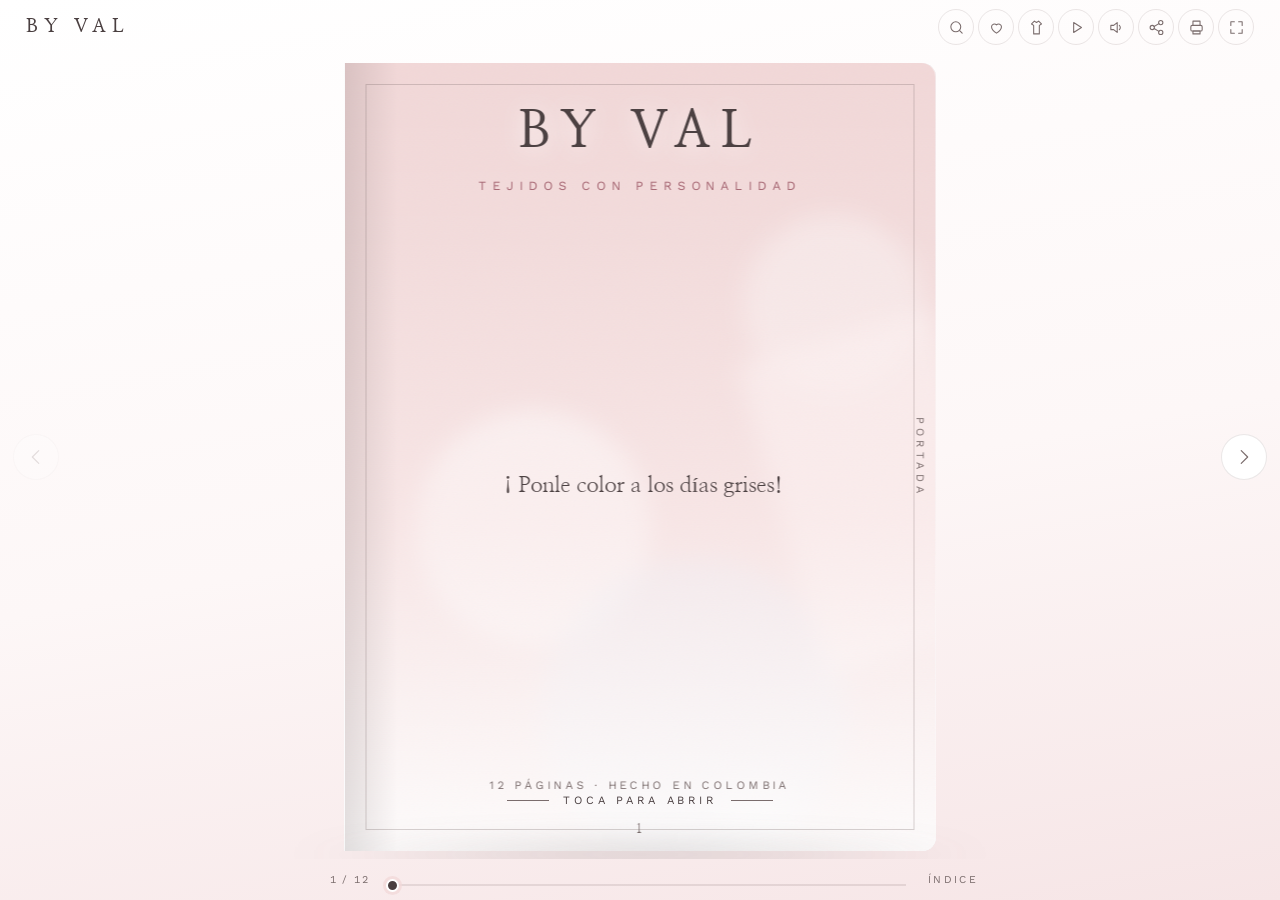
==== index.html @ d322dc42 "Revista digital BY VAL: flipbook 3D, panel de administracion y compositor editorial Co-Authored-By: " ====
<!DOCTYPE html>
<html lang="es">
<head>
  <meta charset="UTF-8">
  <meta name="viewport" content="width=device-width, initial-scale=1, viewport-fit=cover">
  <title>Revista — Catálogo de moda</title>
  <meta name="description" content="Catálogo de ropa femenina en formato de revista digital: pasa las hojas, mira los looks y pide por WhatsApp.">
  <meta name="theme-color" content="#F2D8D8">

  <!-- Open Graph / vista previa al compartir el enlace -->
  <meta property="og:type" content="website">
  <meta property="og:title" content="Revista — Catálogo de moda">
  <meta property="og:description" content="Pasa las hojas y descubre la nueva temporada.">
  <meta property="og:image" content="assets/og-preview.svg">
  <meta property="og:locale" content="es_CO">
  <meta name="twitter:card" content="summary_large_image">

  <link rel="icon" href="assets/favicon.svg" type="image/svg+xml">
  <link rel="manifest" href="manifest.json">
  <link rel="apple-touch-icon" href="assets/icono-512.svg">

  <!-- Tipografías de revista -->
  <link rel="preconnect" href="https://fonts.googleapis.com">
  <link rel="preconnect" href="https://fonts.gstatic.com" crossorigin>
  <!-- Las mismas tipografías que usa byvalstore.com -->
  <link href="https://fonts.googleapis.com/css2?family=Caveat:wght@500;700&family=Darker+Grotesque:wght@300..700&family=Nanum+Myeongjo:wght@400;700&family=Work+Sans:wght@300..500&display=swap" rel="stylesheet">

  <link rel="stylesheet" href="css/magazine.css">
</head>
<body>

<!-- ══════════ PANTALLA DE CARGA ══════════ -->
<div class="cargando" id="cargando" role="status" aria-live="polite">
  <svg class="cargando__logo" viewBox="0 0 200 120" aria-hidden="true">
    <path class="trazo" d="M20 96 L20 24 L60 78 L100 24 L100 96" />
    <path class="trazo trazo--2" d="M124 96 L124 24 L168 24 M124 58 L160 58 M124 96 L172 96" />
  </svg>
  <p class="cargando__texto">Preparando la revista…</p>
  <div class="cargando__barra"><span></span></div>
</div>

<!-- ══════════ ESCENA DE LA REVISTA ══════════ -->
<main class="escena" id="escena" hidden>

  <!-- Barra superior -->
  <header class="barra barra--arriba">
    <div class="barra__marca" id="marcaCabecera"></div>
    <nav class="barra__acciones" aria-label="Acciones de la revista">
      <button class="icono" id="btnBuscar" aria-label="Buscar en la revista" title="Buscar (B)">
        <svg viewBox="0 0 24 24" aria-hidden="true"><circle cx="11" cy="11" r="7"/><path d="M20 20l-3.5-3.5"/></svg>
      </button>
      <button class="icono" id="btnDeseos" aria-label="Ver mi lista de deseos" title="Favoritos (F)">
        <svg viewBox="0 0 24 24" aria-hidden="true"><path d="M12 20s-7-4.35-7-9a4 4 0 0 1 7-2.65A4 4 0 0 1 19 11c0 4.65-7 9-7 9z"/></svg>
        <span class="icono__globo" id="contadorDeseos" hidden>0</span>
      </button>
      <button class="icono" id="btnLook" aria-label="Modo prueba de estilo" title="Arma tu look (L)">
        <svg viewBox="0 0 24 24" aria-hidden="true"><path d="M9 3l3 2 3-2 4 4-3 2v12H8V9L5 7z"/></svg>
      </button>
      <button class="icono" id="btnAuto" aria-label="Lectura automática" title="Lectura automática (espacio)">
        <svg viewBox="0 0 24 24" aria-hidden="true"><path d="M8 5l11 7-11 7z"/></svg>
      </button>
      <button class="icono" id="btnSonido" aria-label="Silenciar sonido de páginas" title="Sonido (M)">
        <svg viewBox="0 0 24 24" aria-hidden="true"><path d="M4 9v6h4l5 4V5L8 9z"/><path class="ondas" d="M16 9a4 4 0 0 1 0 6"/></svg>
      </button>
      <button class="icono" id="btnCompartir" aria-label="Compartir la revista" title="Compartir">
        <svg viewBox="0 0 24 24" aria-hidden="true"><circle cx="18" cy="5" r="3"/><circle cx="6" cy="12" r="3"/><circle cx="18" cy="19" r="3"/><path d="M8.6 13.5l6.8 4M15.4 6.5l-6.8 4"/></svg>
      </button>
      <button class="icono" id="btnImprimir" aria-label="Versión para imprimir o guardar en PDF" title="Imprimir / PDF">
        <svg viewBox="0 0 24 24" aria-hidden="true"><path d="M7 9V3h10v6"/><rect x="4" y="9" width="16" height="8" rx="2"/><path d="M7 17h10v4H7z"/></svg>
      </button>
      <button class="icono" id="btnPantalla" aria-label="Pantalla completa" title="Pantalla completa (P)">
        <svg viewBox="0 0 24 24" aria-hidden="true"><path d="M4 9V4h5M20 9V4h-5M4 15v5h5M20 15v5h-5"/></svg>
      </button>
    </nav>
  </header>

  <!-- Zona del libro -->
  <div class="escenario" id="escenario">
    <button class="flecha flecha--izq" id="flechaIzq" aria-label="Página anterior">
      <svg viewBox="0 0 24 24" aria-hidden="true"><path d="M15 5l-7 7 7 7"/></svg>
    </button>

    <!-- El motor de flipbook inyecta las hojas dentro de #libro -->
    <div class="libro-marco" id="libroMarco">
      <div class="libro" id="libro" tabindex="0" role="region"
           aria-roledescription="revista" aria-label="Revista digital: usa las flechas para pasar las páginas"></div>
      <div class="libro__sombra" aria-hidden="true"></div>
    </div>

    <button class="flecha flecha--der" id="flechaDer" aria-label="Página siguiente">
      <svg viewBox="0 0 24 24" aria-hidden="true"><path d="M9 5l7 7-7 7"/></svg>
    </button>

    <!-- Capa de pétalos del easter egg -->
    <div class="petalos" id="petalos" aria-hidden="true"></div>
  </div>

  <!-- Barra inferior: deslizador de páginas -->
  <footer class="barra barra--abajo">
    <span class="barra__folio" id="folio">1 / 12</span>
    <div class="deslizador" id="deslizador">
      <input type="range" id="rangoPaginas" min="0" max="11" value="0" step="1"
             aria-label="Ir a una página de la revista">
      <div class="miniatura" id="miniatura" hidden aria-hidden="true"></div>
    </div>
    <button class="texto-boton" id="btnIndice">Índice</button>
  </footer>
</main>

<!-- ══════════ CAPA DE APERTURA (toca para abrir) ══════════ -->
<div class="invitacion" id="invitacion" hidden>
  <button class="invitacion__boton" id="btnAbrir">
    <span class="invitacion__linea"></span>
    Toca para abrir
    <span class="invitacion__linea"></span>
  </button>
</div>

<!-- ══════════ MODALES ══════════ -->
<div class="modal" id="modalBuscar" role="dialog" aria-modal="true" aria-labelledby="tituloBuscar" hidden>
  <div class="modal__caja modal__caja--alta">
    <button class="modal__cerrar" data-cerrar aria-label="Cerrar">&times;</button>
    <h2 class="modal__titulo" id="tituloBuscar">Buscar</h2>
    <input type="search" id="campoBuscar" class="campo" placeholder="vestido, blusa, lino…" autocomplete="off">
    <ul class="resultados" id="resultadosBuscar"></ul>
  </div>
</div>

<div class="modal" id="modalDeseos" role="dialog" aria-modal="true" aria-labelledby="tituloDeseos" hidden>
  <div class="modal__caja modal__caja--alta">
    <button class="modal__cerrar" data-cerrar aria-label="Cerrar">&times;</button>
    <h2 class="modal__titulo" id="tituloDeseos">Mis favoritos</h2>
    <ul class="lista-deseos" id="listaDeseos"></ul>
    <div class="modal__pie">
      <span class="modal__total" id="totalDeseos"></span>
      <button class="boton boton--primario" id="btnDeseosWhatsapp">Enviar por WhatsApp</button>
    </div>
  </div>
</div>

<div class="modal" id="modalLook" role="dialog" aria-modal="true" aria-labelledby="tituloLook" hidden>
  <div class="modal__caja modal__caja--alta">
    <button class="modal__cerrar" data-cerrar aria-label="Cerrar">&times;</button>
    <h2 class="modal__titulo" id="tituloLook">Arma tu look</h2>
    <p class="modal__ayuda">Marca las prendas que quieres combinar y crearemos una página extra con tu conjunto.</p>
    <div class="rejilla-look" id="rejillaLook"></div>
    <div class="modal__pie">
      <span class="modal__total" id="totalLook"></span>
      <button class="boton boton--primario" id="btnCrearLook">Ver mi look</button>
    </div>
  </div>
</div>

<div class="modal" id="modalIndice" role="dialog" aria-modal="true" aria-labelledby="tituloIndiceModal" hidden>
  <div class="modal__caja">
    <button class="modal__cerrar" data-cerrar aria-label="Cerrar">&times;</button>
    <h2 class="modal__titulo" id="tituloIndiceModal">Contenido</h2>
    <ul class="resultados" id="listaIndice"></ul>
  </div>
</div>

<!-- Notificaciones -->
<div class="tostadas" id="tostadas" role="status" aria-live="polite"></div>

<!-- Contenedor de la versión imprimible -->
<div class="imprimible" id="imprimible" aria-hidden="true"></div>

<script type="module" src="js/app.js"></script>
</body>
</html>
---- css/magazine.css ----
/* ═══════════════════════════════════════════════════════════════
   REVISTA DIGITAL — maquetación y motor visual de páginas
   Identidad tomada de byvalstore.com: fondo claro, tipografía
   Nanum Myeongjo + Darker Grotesque, rosa palo y grises cálidos.
   Todos los colores viven en :root. No escribir colores sueltos.
   ═══════════════════════════════════════════════════════════════ */

:root{
  /* ── Paleta BY VAL, en clave pastel ────────────────────────── */
  --rosa-palo:   #F2D8D8;   /* color de marca */
  --rosa-claro:  #FCEFEF;   /* fondos muy suaves */
  --crema:       #FDF6F0;   /* blanco cálido */
  --lila:        #E9DDF3;   /* pastel */
  --cielo:       #DCE8F5;   /* pastel */
  --menta:       #DFEEE5;   /* pastel */
  --mantequilla: #FBEBCB;   /* pastel */
  --gris-marca:  #7A6C6C;   /* secundario, rótulos, botones */
  --tinta:       #4A3F40;   /* texto principal */
  --papel:       #FFFFFF;   /* la hoja de la revista */
  --acento:      #A4626F;   /* rosa profundo: precios y énfasis */
  --vivo:        #E8845E;   /* durazno quemado: etiquetas de oferta */

  /* ── Derivados con transparencia (siempre por variable) ────── */
  --tinta-04: rgba(74,63,64,.04);
  --tinta-08: rgba(74,63,64,.08);
  --tinta-14: rgba(74,63,64,.14);
  --tinta-22: rgba(74,63,64,.22);
  --tinta-40: rgba(74,63,64,.40);
  --tinta-60: rgba(74,63,64,.60);
  --tinta-85: rgba(74,63,64,.85);

  --papel-14: rgba(255,255,255,.14);
  --papel-40: rgba(255,255,255,.40);
  --papel-70: rgba(255,255,255,.70);
  --papel-92: rgba(255,255,255,.92);

  --rosa-40:  rgba(242,216,216,.40);
  --rosa-75:  rgba(242,216,216,.75);
  --gris-14:  rgba(122,108,108,.16);
  --gris-28:  rgba(122,108,108,.30);
  --gris-45:  rgba(122,108,108,.48);

  /* Velo claro sobre las fotos: aclara en vez de oscurecer */
  --velo-claro: linear-gradient(to top,
                  rgba(255,255,255,.92) 0%,
                  rgba(252,239,239,.62) 42%,
                  rgba(255,255,255,.10) 78%,
                  transparent 100%);
  --velo-modal: rgba(74,63,64,.32);

  /* Fondo de la escena: blanco que cae en rosa palo */
  --fondo-a: #FFFFFF;
  --fondo-b: #FDF7F7;
  --fondo-c: #F6E5E6;

  /* Sombras suaves, nunca duras */
  --sombra-suave: 0 10px 30px var(--tinta-08);
  --sombra-libro: 0 26px 60px var(--tinta-14);

  /* ── Medidas y ritmo ───────────────────────────────────────── */
  --dur-hoja: 800ms;
  --ease-hoja: cubic-bezier(.645,.045,.355,1);
  --radio: 3px;
  --radio-suave: 14px;

  /* Alto que ocupan las barras de arriba y abajo. Bájalo si quieres
     la revista todavía más grande; súbelo si te queda apretada. */
  --cromo: 112px;

  /* ── Tipografías BY VAL ────────────────────────────────────── */
  --serif:    "Nanum Myeongjo", Georgia, serif;      /* titulares de revista */
  --sans:     "Darker Grotesque", system-ui, sans-serif;  /* texto corrido */
  --etiqueta: "Work Sans", system-ui, sans-serif;    /* rótulos en mayúsculas */
  --mano:     "Caveat", "Segoe Script", cursive;     /* caligrafía */

  color-scheme: light;
}

/* Propiedad animable que impulsa la sombra dinámica de la hoja */
@property --p{ syntax:'<number>'; inherits:true; initial-value:0; }

*, *::before, *::after{ box-sizing:border-box; }

/* Varias reglas de abajo usan display:grid/flex, que le ganaría al atributo
   [hidden]. Esta línea garantiza que "hidden" siempre esconda de verdad. */
[hidden]{ display:none !important; }

html,body{ height:100%; }

body{
  margin:0;
  font-family:var(--sans);
  font-size:17px;                     /* Darker Grotesque es estrecha: pide cuerpo */
  color:var(--tinta);
  background:linear-gradient(170deg, var(--fondo-a) 0%, var(--fondo-b) 55%, var(--fondo-c) 100%);
  overflow:hidden;
  -webkit-tap-highlight-color:transparent;
}

button{ font-family:inherit; color:inherit; }

:focus-visible{
  outline:2px solid var(--acento);
  outline-offset:3px;
  border-radius:var(--radio);
}

/* ═══════════ PANTALLA DE CARGA ═══════════ */
.cargando{
  position:fixed; inset:0; z-index:90;
  display:grid; place-content:center; justify-items:center; gap:22px;
  background:var(--papel);
  transition:opacity .6s ease, visibility .6s;
}
.cargando.oculta{ opacity:0; visibility:hidden; }
.cargando__logo{ width:170px; height:100px; }
.cargando__logo .trazo{
  fill:none; stroke:var(--tinta); stroke-width:3;
  stroke-linecap:round; stroke-linejoin:round;
  stroke-dasharray:400; stroke-dashoffset:400;
  animation:dibujar 1.8s var(--ease-hoja) forwards;
}
.cargando__logo .trazo--2{ animation-delay:.35s; stroke:var(--gris-marca); }
@keyframes dibujar{ to{ stroke-dashoffset:0; } }
.cargando__texto{
  margin:0; font-family:var(--etiqueta);
  font-size:.72rem; letter-spacing:.32em; text-transform:uppercase;
  color:var(--gris-marca);
}
.cargando__barra{ width:180px; height:2px; background:var(--rosa-palo); overflow:hidden; }
.cargando__barra span{
  display:block; height:100%; width:40%; background:var(--gris-marca);
  animation:correr 1.2s ease-in-out infinite;
}
@keyframes correr{ 0%{transform:translateX(-100%)} 100%{transform:translateX(350%)} }

/* ═══════════ ESTRUCTURA GENERAL ═══════════ */
.escena{
  position:fixed; inset:0;
  display:grid; grid-template-rows:auto 1fr auto;
  opacity:0; transition:opacity .5s ease;
}
.escena.visible{ opacity:1; }

.barra{
  display:flex; align-items:center; gap:12px;
  padding:9px clamp(10px, 2.5vw, 26px);
  z-index:20;
}
.barra--arriba{ justify-content:space-between; }
.barra--abajo{ justify-content:center; gap:16px; }

.barra__marca{
  font-family:var(--serif); font-weight:700;
  font-size:clamp(.95rem, 2vw, 1.2rem);
  letter-spacing:.3em; text-transform:uppercase; color:var(--tinta);
  white-space:nowrap; overflow:hidden; text-overflow:ellipsis;
}
.barra__acciones{ display:flex; gap:4px; flex-wrap:wrap; justify-content:flex-end; }

.icono{
  position:relative;
  width:36px; height:36px; display:grid; place-items:center;
  border:1px solid var(--gris-14); border-radius:50%;
  background:transparent; cursor:pointer; color:var(--gris-marca);
  transition:background .25s ease, border-color .25s ease, color .25s ease;
}
.icono:hover{ background:var(--rosa-palo); border-color:var(--rosa-palo); color:var(--tinta); }
.icono svg{ width:17px; height:17px; fill:none; stroke:currentColor; stroke-width:1.5; stroke-linecap:round; stroke-linejoin:round; }
.icono.activo{ background:var(--gris-marca); border-color:var(--gris-marca); color:var(--papel); }
.icono.mudo .ondas{ opacity:.15; }
.icono__globo{
  position:absolute; top:-3px; right:-3px; min-width:17px; height:17px; padding:0 4px;
  display:grid; place-items:center; border-radius:9px;
  background:var(--acento); color:var(--papel);
  font-family:var(--etiqueta); font-size:.6rem; font-weight:500;
}

.texto-boton{
  background:none; border:none; cursor:pointer; font-family:var(--etiqueta);
  font-size:.66rem; letter-spacing:.22em; text-transform:uppercase;
  color:var(--gris-marca); transition:color .25s ease;
}
.texto-boton:hover{ color:var(--tinta); }

/* ═══════════ ESCENARIO Y LIBRO ═══════════ */
.escenario{
  position:relative;
  display:grid; place-items:center;
  padding:0 clamp(4px, 3vw, 56px);
  perspective:2600px;
  perspective-origin:50% 45%;
  overflow:hidden;
}

/* El libro toma toda la altura que le dejan las barras.
   Dos páginas 3:4 lado a lado = una proporción 3:2. */
.libro-marco{
  position:relative;
  width:min(98vw, calc((100dvh - var(--cromo)) * 1.5));
  aspect-ratio:3 / 2;
  transform-style:preserve-3d;
}

.libro{
  position:absolute; inset:0;
  transform-style:preserve-3d;
  transition:transform var(--dur-hoja) var(--ease-hoja);
  outline-offset:8px;
}
/* Libro cerrado: la portada ocupa la mitad derecha, así que corremos
   el libro media página a la izquierda para que quede centrada. */
.libro.cerrado{ transform:translateX(-25%); }
.libro.terminado{ transform:translateX(25%); }

.libro__sombra{
  position:absolute; left:8%; right:8%; bottom:-4%; height:7%;
  background:radial-gradient(50% 50% at 50% 50%, var(--tinta-22), transparent 72%);
  filter:blur(14px); pointer-events:none;
}

/* --- LA HOJA --- */
.hoja{
  position:absolute; top:0; left:50%;
  width:50%; height:100%;
  transform-origin:left center;
  transform-style:preserve-3d;
  transition:transform var(--dur-hoja) var(--ease-hoja), --p var(--dur-hoja) var(--ease-hoja);
  --p:0;
}
.hoja.pasada{ transform:rotateY(-180deg); --p:1; }
.hoja.arrastrando{ transition:none; visibility:visible !important; }
.hoja.animando{ will-change:transform; }

/* Modo móvil: una sola página por hoja, a ancho completo */
.libro.simple .hoja{ left:0; width:100%; }
.libro.simple.cerrado,
.libro.simple.terminado{ transform:none; }

.cara{
  position:absolute; inset:0;
  backface-visibility:hidden;
  -webkit-backface-visibility:hidden;
  overflow:hidden;
  background:var(--papel);
  box-shadow:inset 0 0 40px var(--tinta-04);
}
.cara--frente{ border-radius:0 var(--radio-suave) var(--radio-suave) 0; }
.cara--reverso{ transform:rotateY(180deg); border-radius:var(--radio-suave) 0 0 var(--radio-suave); }
.libro.simple .cara--frente{ border-radius:var(--radio-suave); }

/* Curvatura de papel: el lomo se oscurece hacia el centro del libro */
.cara::after{
  content:''; position:absolute; inset:0; pointer-events:none; z-index:6;
  background:linear-gradient(to left, var(--tinta-14) 0%, transparent 9%, transparent 100%);
}
.cara--frente::after{ background:linear-gradient(to right, var(--tinta-14) 0%, transparent 9%, transparent 100%); }

/* Textura de papel (ruido SVG, opacidad muy baja) */
.cara::before{
  content:''; position:absolute; inset:0; pointer-events:none; z-index:5; opacity:.035;
  background-image:url("data:image/svg+xml,%3Csvg xmlns='http://www.w3.org/2000/svg' width='140' height='140'%3E%3Cfilter id='r'%3E%3CfeTurbulence type='fractalNoise' baseFrequency='.85' numOctaves='3'/%3E%3C/filter%3E%3Crect width='140' height='140' filter='url(%23r)'/%3E%3C/svg%3E");
}

/* Sombra dinámica que barre la hoja durante el giro */
.hoja__brillo{
  position:absolute; inset:0; z-index:7; pointer-events:none;
  background:linear-gradient(to left, var(--tinta-40), transparent 55%);
  opacity:calc(var(--p) * 1.6);
}
.cara--reverso .hoja__brillo{
  background:linear-gradient(to right, var(--tinta-40), transparent 55%);
  opacity:calc((1 - var(--p)) * 1.6);
}

/* ═══════════ FLECHAS ═══════════ */
.flecha{
  position:absolute; top:50%; transform:translateY(-50%);
  width:46px; height:46px; display:grid; place-items:center;
  border:1px solid var(--gris-14); border-radius:50%;
  background:var(--papel-92); cursor:pointer; z-index:15; color:var(--gris-marca);
  transition:background .25s ease, transform .25s ease, opacity .25s ease, color .25s ease;
}
.flecha:hover{ background:var(--rosa-palo); color:var(--tinta); transform:translateY(-50%) scale(1.08); }
.flecha svg{ width:22px; height:22px; fill:none; stroke:currentColor; stroke-width:1.3; stroke-linecap:round; stroke-linejoin:round; }
.flecha--izq{ left:clamp(2px, 1vw, 14px); }
.flecha--der{ right:clamp(2px, 1vw, 14px); }
.flecha[disabled]{ opacity:.2; pointer-events:none; }

/* ═══════════ DESLIZADOR DE PÁGINAS ═══════════ */
.barra__folio{
  font-family:var(--etiqueta); font-size:.66rem; letter-spacing:.18em;
  color:var(--gris-marca); min-width:74px; text-align:right; font-variant-numeric:tabular-nums;
}
.deslizador{ position:relative; flex:1; max-width:520px; }
.deslizador input[type=range]{
  width:100%; appearance:none; background:transparent; cursor:pointer; margin:0;
}
.deslizador input[type=range]::-webkit-slider-runnable-track{ height:2px; background:var(--gris-14); }
.deslizador input[type=range]::-moz-range-track{ height:2px; background:var(--gris-14); }
.deslizador input[type=range]::-webkit-slider-thumb{
  appearance:none; width:13px; height:13px; margin-top:-5.5px; border-radius:50%;
  background:var(--tinta); border:2px solid var(--papel);
  box-shadow:0 0 0 3px var(--rosa-75);
}
.deslizador input[type=range]::-moz-range-thumb{
  width:13px; height:13px; border-radius:50%;
  background:var(--tinta); border:2px solid var(--papel);
}
.miniatura{
  position:absolute; bottom:28px; width:120px; height:160px;
  transform:translateX(-50%);
  border:1px solid var(--gris-14); border-radius:var(--radio);
  background:var(--papel); overflow:hidden; pointer-events:none;
  box-shadow:var(--sombra-suave);
}
.miniatura__lienzo{ width:600px; height:800px; transform:scale(.2); transform-origin:top left; }

/* ═══════════ INVITACIÓN A ABRIR ═══════════ */
.invitacion{
  position:fixed; inset:0; z-index:40;
  display:grid; place-items:end center; padding-bottom:9vh;
  animation:aparecer .8s ease .2s both;
  pointer-events:none;              /* deja pasar los clics a la barra de arriba */
}
@keyframes aparecer{ from{opacity:0} to{opacity:1} }
.invitacion__boton{
  pointer-events:auto;
  display:flex; align-items:center; gap:14px;
  padding:12px 24px; border:none; background:none; cursor:pointer;
  font-family:var(--etiqueta);
  font-size:.7rem; letter-spacing:.34em; text-transform:uppercase;
  color:var(--tinta);
  animation:latir 2.4s ease-in-out infinite;
}
.invitacion__linea{ width:42px; height:1px; background:var(--gris-marca); }
@keyframes latir{ 0%,100%{opacity:.5} 50%{opacity:1} }

/* ═══════════════════════════════════════════════════════════════
   CONTENIDO DE LAS PÁGINAS
   ═══════════════════════════════════════════════════════════════ */
.pagina{
  position:absolute; inset:0; z-index:2;
  display:flex; flex-direction:column;
  color:var(--tinta); background:var(--papel);
  container-type:inline-size;
  font-size:clamp(12px, 2.8cqw, 19px);
}
.pagina__medio{ position:absolute; inset:0; overflow:hidden; }
.pagina__medio img{ width:100%; height:100%; object-fit:cover; display:block; }
.pagina__velo{
  position:absolute; inset:0;
  background:var(--velo-claro);
}

/* Filete fino interior de todas las páginas */
.pagina__filete{
  position:absolute; inset:3.5cqw; border:1px solid var(--gris-28);
  pointer-events:none; z-index:3;
}
/* Nombre de sección en vertical al margen */
.pagina__seccion{
  position:absolute; top:50%; left:1.6cqw; z-index:4;
  transform:translateY(-50%) rotate(180deg); writing-mode:vertical-rl;
  font-family:var(--etiqueta);
  font-size:.58em; letter-spacing:.4em; text-transform:uppercase;
  color:var(--gris-marca);
}
.pagina--par .pagina__seccion{
  left:auto; right:1.6cqw; transform:translateY(-50%); writing-mode:vertical-rl;
}
/* Número de página (folio) */
.pagina__folio{
  position:absolute; bottom:2.2cqw; left:50%; transform:translateX(-50%); z-index:4;
  font-family:var(--serif); font-size:.7em; letter-spacing:.16em; color:var(--gris-marca);
}
.pagina--oscura .pagina__seccion,
.pagina--oscura .pagina__folio{ color:var(--papel-70); }
.pagina--oscura .pagina__filete{ border-color:var(--papel-40); }

.pagina__cuerpo{
  position:relative; z-index:4; flex:1;
  display:flex; flex-direction:column;
  padding:7cqw 6.5cqw 8cqw;
}

/* --- Portada --- */
.portada{ color:var(--tinta); }
.portada__cuerpo{ justify-content:space-between; align-items:center; text-align:center; }
.portada__marca{
  font-family:var(--serif); font-weight:700;
  font-size:2.7em; line-height:1.05; letter-spacing:.2em; text-transform:uppercase;
  cursor:pointer; background:none; border:none; color:inherit;
  text-shadow:0 2px 24px var(--papel-92);
}
.portada__temporada{
  font-family:var(--etiqueta);
  font-size:.66em; letter-spacing:.46em; text-transform:uppercase; margin-top:1.4em;
  color:var(--acento);
}
.portada__pie{
  font-family:var(--etiqueta);
  font-size:.6em; letter-spacing:.3em; text-transform:uppercase; color:var(--gris-marca);
}
.portada__lema{
  font-family:var(--serif); font-size:1.15em; line-height:1.6; max-width:15em;
}

/* --- Índice --- */
.indice__titulo{
  font-family:var(--serif); font-weight:700;
  font-size:2em; letter-spacing:.14em; text-transform:uppercase; margin:0 0 .25em;
}
.indice__sub{
  font-family:var(--etiqueta);
  font-size:.62em; letter-spacing:.3em; text-transform:uppercase; color:var(--gris-marca);
  margin:0 0 2em;
}
.indice__lista{ list-style:none; margin:0; padding:0; display:flex; flex-direction:column; }
.indice__fila{
  display:flex; align-items:baseline; gap:.6em; width:100%;
  padding:.8em 0; background:none; border:none; border-bottom:1px solid var(--tinta-08);
  cursor:pointer; text-align:left; color:inherit;
  transition:color .25s ease, padding-left .25s ease;
}
.indice__fila:hover{ color:var(--acento); padding-left:.5em; }
.indice__nombre{ font-family:var(--serif); font-size:1.05em; }
.indice__puntos{ flex:1; border-bottom:1px dotted var(--gris-28); transform:translateY(-.25em); }
.indice__num{ font-family:var(--etiqueta); font-size:.78em; letter-spacing:.08em; color:var(--gris-marca); font-variant-numeric:tabular-nums; }

/* --- Editorial --- */
.editorial{ color:var(--tinta); }
.editorial__cuerpo{ justify-content:flex-end; }
.editorial__cita{
  font-family:var(--serif); font-size:1.75em; line-height:1.35;
  margin:0 0 .55em; max-width:12em;
  text-shadow:0 2px 20px var(--papel-92);
}
.editorial__texto{ font-size:.92em; line-height:1.7; max-width:22em; color:var(--gris-marca); }
.editorial__texto::first-letter{
  float:left; font-family:var(--serif); font-size:3em; line-height:.85;
  padding:.06em .14em 0 0; color:var(--acento);
}
.editorial__firma{
  margin-top:1.4em; font-family:var(--etiqueta);
  font-size:.6em; letter-spacing:.3em; text-transform:uppercase; color:var(--acento);
}

/* --- Producto --- */
.producto__foto{
  position:relative; flex:1; min-height:0; overflow:hidden;
  border-radius:var(--radio); background:var(--rosa-claro);
  cursor:zoom-in;
}
.producto__foto img{ width:100%; height:100%; object-fit:cover; display:block; }
.producto__etiqueta{
  position:absolute; top:.9em; left:.9em; z-index:3;
  padding:.4em .9em; border-radius:999px;
  background:var(--rosa-palo); color:var(--tinta);
  font-family:var(--etiqueta); font-size:.55em; letter-spacing:.2em; text-transform:uppercase;
}
.producto__corazon{
  position:absolute; top:.7em; right:.7em; z-index:3;
  width:2.2em; height:2.2em; display:grid; place-items:center;
  border:none; border-radius:50%; cursor:pointer;
  background:var(--papel-92); box-shadow:var(--sombra-suave);
  transition:transform .25s var(--ease-hoja);
}
.producto__corazon svg{ width:1.1em; height:1.1em; fill:none; stroke:var(--tinta); stroke-width:1.6; }
.producto__corazon.marcado svg{ fill:var(--acento); stroke:var(--acento); }
.producto__corazon.marcado{ animation:pulso .55s var(--ease-hoja); }
@keyframes pulso{ 0%{transform:scale(1)} 40%{transform:scale(1.35)} 100%{transform:scale(1)} }

/* Lupa de aumento en escritorio */
.lupa{
  position:absolute; width:9em; height:9em; border-radius:50%; z-index:4;
  border:2px solid var(--papel); box-shadow:var(--sombra-suave);
  background-repeat:no-repeat; pointer-events:none; opacity:0;
  transition:opacity .2s ease;
}
.producto__foto:hover .lupa{ opacity:1; }

.producto__info{ padding-top:1.2em; }
.producto__categoria{
  font-family:var(--etiqueta);
  font-size:.55em; letter-spacing:.34em; text-transform:uppercase; color:var(--gris-marca);
}
.producto__nombre{
  font-family:var(--serif); font-weight:700;
  font-size:1.7em; line-height:1.15; letter-spacing:.02em; margin:.3em 0 .35em;
}
.producto__desc{ font-size:.9em; line-height:1.65; color:var(--gris-marca); margin:0 0 .9em; }
.producto__precios{ display:flex; align-items:baseline; gap:.6em; margin-bottom:.9em; }
.producto__precio{ font-family:var(--serif); font-size:1.35em; color:var(--acento); }
.producto__antes{ font-size:.85em; text-decoration:line-through; color:var(--gris-45); }

.producto__opciones{ display:flex; flex-wrap:wrap; gap:1.4em; margin-bottom:1.2em; }
.opcion__rotulo{
  font-family:var(--etiqueta);
  font-size:.54em; letter-spacing:.26em; text-transform:uppercase; color:var(--gris-marca);
  display:block; margin-bottom:.6em;
}
.tallas{ display:flex; gap:.4em; flex-wrap:wrap; }
.talla{
  min-width:2.1em; padding:.32em .55em; text-align:center;
  border:1px solid var(--gris-28); border-radius:var(--radio);
  font-family:var(--etiqueta); font-size:.62em; letter-spacing:.08em;
}
.colores{ display:flex; gap:.5em; }
.color-punto{
  width:1.3em; height:1.3em; border-radius:50%;
  border:1px solid var(--gris-28); box-shadow:0 0 0 2px var(--papel) inset;
}

/* Botones al estilo BY VAL: contorno que se rellena al pasar el mouse */
.boton{
  display:inline-flex; align-items:center; gap:.6em; justify-content:center;
  padding:.9em 1.8em; border:1px solid var(--gris-marca); border-radius:999px;
  background:transparent; color:var(--gris-marca);
  font-family:var(--etiqueta); font-size:.62em; letter-spacing:.26em; text-transform:uppercase;
  cursor:pointer; text-decoration:none;
  transition:background .3s ease, color .3s ease, border-color .3s ease, transform .3s ease;
}
.boton:hover{ background:var(--gris-marca); color:var(--papel); }
.boton--primario{ border-color:var(--tinta); color:var(--tinta); }
.boton--primario:hover{ background:var(--tinta); color:var(--papel); transform:translateY(-1px); }
.boton--linea{ border-color:var(--gris-28); }
.boton--fantasma{ border-color:var(--gris-28); color:var(--tinta); background:var(--papel-70); }
.boton--fantasma:hover{ background:var(--rosa-palo); color:var(--tinta); }

/* --- Página doble tipo lookbook (composición asimétrica) --- */
.doble__cuerpo{ padding:6cqw 5.5cqw 7cqw; }
.doble__titulo{
  font-family:var(--serif); font-weight:700;
  font-size:1.6em; letter-spacing:.12em; text-transform:uppercase; margin:0 0 .2em;
}
.doble__sub{
  font-family:var(--etiqueta);
  font-size:.58em; letter-spacing:.28em; text-transform:uppercase; color:var(--gris-marca);
  margin:0 0 1.2em;
}
.lookbook{
  flex:1; min-height:0; display:grid; gap:.7em;
  grid-template-columns:repeat(6,1fr); grid-template-rows:repeat(6,1fr);
}
.lookbook__pieza{
  position:relative; overflow:hidden; border-radius:var(--radio);
  background:var(--rosa-claro); cursor:pointer; border:none; padding:0;
}
.lookbook__pieza img{ width:100%; height:100%; object-fit:cover; transition:transform .6s var(--ease-hoja); }
.lookbook__pieza:hover img{ transform:scale(1.05); }
.lookbook__pie{
  position:absolute; left:0; right:0; bottom:0; padding:1.1em .8em .7em; text-align:left;
  background:linear-gradient(to top, var(--papel-92) 35%, transparent);
  color:var(--tinta);
}
.lookbook__nombre{ font-family:var(--serif); font-size:.88em; display:block; line-height:1.25; }
.lookbook__precio{ font-family:var(--etiqueta); font-size:.6em; letter-spacing:.12em; color:var(--acento); }
/* Cuatro tamaños distintos, nunca una grilla simétrica */
.lookbook__pieza:nth-child(1){ grid-column:1 / 4; grid-row:1 / 5; }
.lookbook__pieza:nth-child(2){ grid-column:4 / 7; grid-row:1 / 3; }
.lookbook__pieza:nth-child(3){ grid-column:4 / 7; grid-row:3 / 7; }
.lookbook__pieza:nth-child(4){ grid-column:1 / 4; grid-row:5 / 7; }

/* --- Contraportada --- */
.contra{ color:var(--tinta); }
.contra__cuerpo{ justify-content:center; align-items:center; text-align:center; gap:1em; }
.contra__gracias{ font-family:var(--serif); font-size:1.9em; line-height:1.3; margin:0; }
.contra__dato{ font-size:.9em; letter-spacing:.1em; line-height:1.9; color:var(--gris-marca); }
.contra__redes{ display:flex; gap:1.4em; margin-top:.5em; }
.contra__red{
  font-family:var(--etiqueta);
  font-size:.6em; letter-spacing:.26em; text-transform:uppercase;
  color:var(--acento); text-decoration:none;
  border-bottom:1px solid var(--gris-28); padding-bottom:.25em;
}
.contra__red:hover{ color:var(--tinta); }

/* --- Página de look generada por la clienta --- */
.look__rejilla{
  flex:1; display:grid; gap:.6em; min-height:0;
  grid-template-columns:repeat(auto-fit, minmax(28%, 1fr));
}
.look__pieza{ position:relative; overflow:hidden; border-radius:var(--radio); background:var(--rosa-claro); }
.look__pieza img{ width:100%; height:100%; object-fit:cover; }
.look__total{
  margin-top:1em; font-family:var(--serif); font-size:1.2em; color:var(--acento);
  display:flex; justify-content:space-between; align-items:baseline;
}

.pagina--vacia{ background:var(--papel); }

/* ═══════════════════════════════════════════════════════════════
   PÁGINAS EDITORIALES LIBRES
   Los bloques se colocan en % de la página, así que la composición
   se ve idéntica en la revista, en la vista previa y en el celular.
   ═══════════════════════════════════════════════════════════════ */
.lienzo{ position:absolute; inset:0; z-index:4; }

.eb{
  position:absolute;
  transform-origin:top left;
}
.eb--texto{ white-space:pre-wrap; overflow-wrap:break-word; }
.eb--foto{ overflow:hidden; border-radius:var(--radio); background:var(--rosa-claro); }
.eb--foto img{ width:100%; height:100%; object-fit:cover; display:block; }

/* --- Los estilos de letra que se eligen desde el panel --- */
.eb-display{
  font-family:var(--sans); font-weight:700; text-transform:uppercase;
  line-height:.86; letter-spacing:-.015em;
}
.eb-titular{
  font-family:var(--serif); font-weight:700; text-transform:uppercase;
  line-height:1.08; letter-spacing:.1em;
}
.eb-manuscrita{ font-family:var(--mano); font-weight:700; line-height:.95; }
.eb-cita{ font-family:var(--serif); font-weight:400; line-height:1.25; }
.eb-cita::before{ content:'“'; }
.eb-cita::after{ content:'”'; }
.eb-parrafo{ font-family:var(--sans); font-weight:400; line-height:1.55; }
.eb-etiqueta{
  font-family:var(--etiqueta); font-weight:400; text-transform:uppercase;
  line-height:1.5; letter-spacing:.3em;
}

/* ═══════════ ZOOM DE PÁGINA ═══════════ */
.libro-marco.zoom{ cursor:zoom-out; }
.libro-marco.zoom .libro{ transition:transform .35s ease; }

/* ═══════════ MODALES ═══════════ */
.modal{
  position:fixed; inset:0; z-index:60;
  display:grid; place-items:center; padding:20px;
  background:var(--velo-modal); backdrop-filter:blur(6px);
  animation:aparecer .25s ease;
}
.modal[hidden]{ display:none; }
.modal__caja{
  position:relative; width:min(560px, 100%);
  max-height:86dvh; overflow:auto;
  padding:34px 30px 26px; border-radius:var(--radio-suave);
  background:var(--papel); color:var(--tinta);
  box-shadow:var(--sombra-libro);
}
.modal__caja--alta{ width:min(640px,100%); }
.modal__cerrar{
  position:absolute; top:12px; right:14px;
  width:34px; height:34px; border:none; border-radius:50%;
  background:var(--tinta-04); font-size:1.4rem; line-height:1; cursor:pointer; color:var(--tinta);
}
.modal__cerrar:hover{ background:var(--rosa-palo); }
.modal__titulo{
  font-family:var(--serif); font-weight:700;
  font-size:1.35rem; letter-spacing:.12em; text-transform:uppercase; margin:0 0 .7rem;
}
.modal__ayuda{ font-size:.95rem; color:var(--gris-marca); margin:0 0 1rem; }
.modal__pie{ display:flex; align-items:center; justify-content:space-between; gap:14px; margin-top:18px; flex-wrap:wrap; }
.modal__total{ font-family:var(--serif); font-size:1.1rem; color:var(--acento); }

.campo{
  width:100%; padding:.8rem 1rem; font-family:inherit; font-size:1rem;
  border:1px solid var(--gris-28); border-radius:var(--radio);
  background:var(--papel); color:var(--tinta);
}
.campo:focus{ border-color:var(--tinta); outline:none; box-shadow:0 0 0 3px var(--rosa-75); }

.resultados{ list-style:none; margin:14px 0 0; padding:0; display:flex; flex-direction:column; }
.resultados li button{
  width:100%; display:flex; align-items:center; gap:12px; text-align:left;
  padding:.7rem .4rem; background:none; border:none; border-bottom:1px solid var(--tinta-08);
  cursor:pointer; color:var(--tinta); transition:background .2s ease;
}
.resultados li button:hover{ background:var(--rosa-claro); }
.resultados img{ width:44px; height:56px; object-fit:cover; border-radius:2px; }
.resultados strong{ font-family:var(--serif); font-weight:700; font-size:1rem; }
.resultados small{ display:block; color:var(--gris-marca); font-size:.8rem; }
.resultados .num{ margin-left:auto; color:var(--gris-marca); font-family:var(--etiqueta); font-size:.72rem; }

.lista-deseos{ list-style:none; margin:0; padding:0; }
.lista-deseos li{
  display:flex; align-items:center; gap:12px; padding:.6rem 0;
  border-bottom:1px solid var(--tinta-08);
}
.lista-deseos img{ width:48px; height:62px; object-fit:cover; border-radius:2px; }
.lista-deseos .quitar{
  margin-left:auto; border:none; background:none; cursor:pointer;
  color:var(--gris-marca); font-size:1.2rem;
}
.vacio{ text-align:center; padding:26px 0; color:var(--gris-marca); font-size:.95rem; }

.rejilla-look{
  display:grid; grid-template-columns:repeat(auto-fill,minmax(110px,1fr)); gap:10px;
  max-height:46dvh; overflow:auto; padding-right:4px;
}
.mini-prenda{
  position:relative; border:2px solid transparent; border-radius:var(--radio);
  overflow:hidden; cursor:pointer; background:var(--rosa-claro); padding:0;
}
.mini-prenda img{ width:100%; aspect-ratio:3/4; object-fit:cover; display:block; }
.mini-prenda span{ display:block; padding:6px; font-size:.85rem; text-align:left; color:var(--tinta); background:var(--papel); }
.mini-prenda.elegida{ border-color:var(--tinta); }

/* ═══════════ TOSTADAS (avisos) ═══════════ */
.tostadas{
  position:fixed; bottom:22px; left:50%; transform:translateX(-50%);
  z-index:80; display:flex; flex-direction:column; gap:8px; align-items:center;
  pointer-events:none;
}
.tostada{
  padding:.65rem 1.3rem; border-radius:999px;
  background:var(--tinta); color:var(--papel);
  font-size:.92rem; letter-spacing:.03em;
  box-shadow:var(--sombra-libro);
  animation:subir .4s var(--ease-hoja);
}
.tostada--ok{ background:var(--acento); }
@keyframes subir{ from{ opacity:0; transform:translateY(14px);} to{ opacity:1; transform:none;} }

/* ═══════════ PÉTALOS (easter egg) ═══════════ */
.petalos{ position:absolute; inset:0; pointer-events:none; z-index:30; overflow:hidden; }
.petalo{
  position:absolute; top:-8%; width:16px; height:16px;
  background:var(--rosa-palo); border-radius:60% 0 60% 0;
  animation:caer linear forwards;
}
@keyframes caer{ to{ transform:translateY(115vh) rotate(540deg); opacity:0; } }

/* ═══════════ VERSIÓN IMPRIMIBLE ═══════════ */
.imprimible{ display:none; }

@media print{
  body{ overflow:visible; background:var(--papel); }
  .escena, .cargando, .invitacion, .modal, .tostadas{ display:none !important; }
  .imprimible{ display:block; }
  .hoja-impresa{
    position:relative; width:100%; height:100vh;
    page-break-after:always; break-after:page; overflow:hidden;
    color:var(--tinta); background:var(--papel);
  }
  .hoja-impresa .pagina{ position:absolute; inset:0; }
}

/* ═══════════ MÓVIL ═══════════ */
@media (max-width: 820px){
  :root{ --cromo: 104px; }
  .libro-marco{
    width:min(97vw, calc((100dvh - var(--cromo)) * .75));
    aspect-ratio:3 / 4;
  }
  .barra__acciones .icono:nth-child(n+6){ display:none; }
  .flecha{ width:38px; height:38px; }
  .barra__marca{ letter-spacing:.18em; }
}

/* ═══════════ MOVIMIENTO REDUCIDO ═══════════ */
@media (prefers-reduced-motion: reduce){
  *, *::before, *::after{
    animation-duration:.01ms !important; animation-iteration-count:1 !important;
    transition-duration:.01ms !important;
  }
}
/* Clase que aplica el JS: sustituye el giro 3D por un desvanecido */
.sin-movimiento .hoja{ transition:opacity .3s linear !important; transform:none !important; }
.sin-movimiento .hoja.pasada{ opacity:0; pointer-events:none; }
.sin-movimiento .cara--reverso{ display:none; }
.sin-movimiento .libro.cerrado,
.sin-movimiento .libro.terminado{ transform:none; }
.sin-movimiento .hoja__brillo{ display:none; }
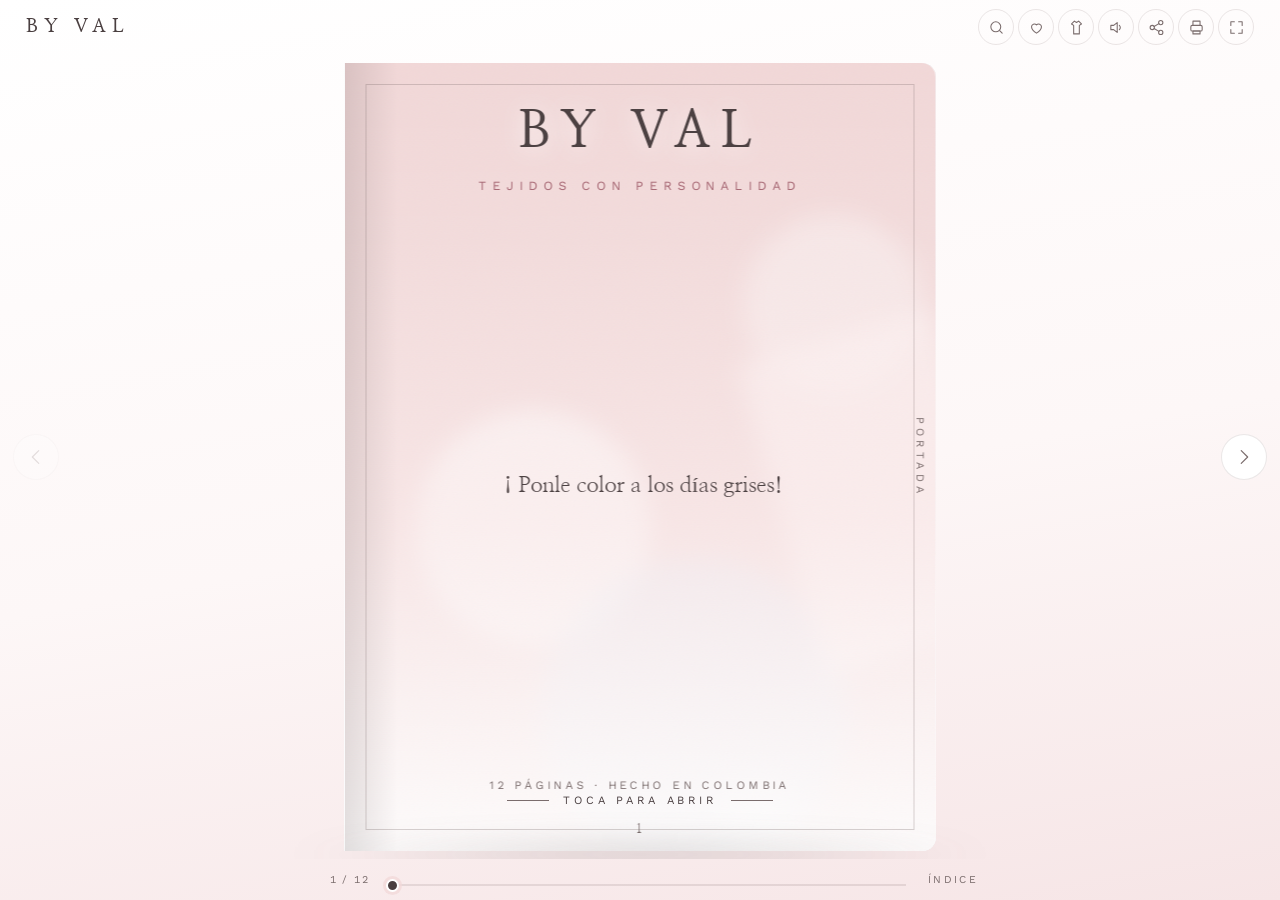
==== commit 74188327: "Quitar lectura automatica y rehacer el sonido de pasar hoja El sonido anterior era ruido rosa con un" ====
--- a/index.html
+++ b/index.html
@@ -55,9 +55,6 @@
       </button>
       <button class="icono" id="btnLook" aria-label="Modo prueba de estilo" title="Arma tu look (L)">
         <svg viewBox="0 0 24 24" aria-hidden="true"><path d="M9 3l3 2 3-2 4 4-3 2v12H8V9L5 7z"/></svg>
-      </button>
-      <button class="icono" id="btnAuto" aria-label="Lectura automática" title="Lectura automática (espacio)">
-        <svg viewBox="0 0 24 24" aria-hidden="true"><path d="M8 5l11 7-11 7z"/></svg>
       </button>
       <button class="icono" id="btnSonido" aria-label="Silenciar sonido de páginas" title="Sonido (M)">
         <svg viewBox="0 0 24 24" aria-hidden="true"><path d="M4 9v6h4l5 4V5L8 9z"/><path class="ondas" d="M16 9a4 4 0 0 1 0 6"/></svg>
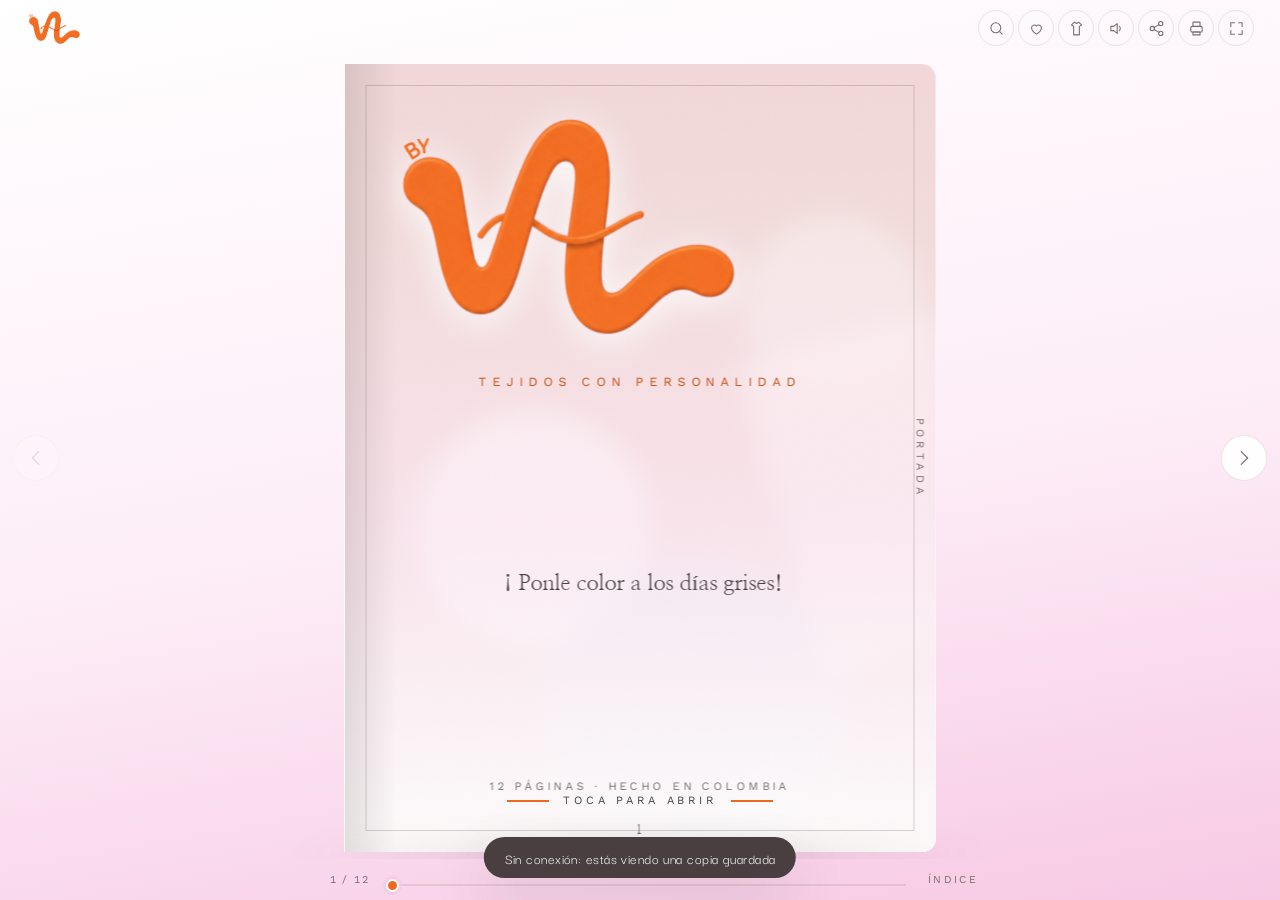
==== commit d4ac971c: "Logo real de BY VAL y paleta con el naranja y el rosa de la marca El naranja se midio del archivo de" ====
--- a/index.html
+++ b/index.html
@@ -5,7 +5,7 @@
   <meta name="viewport" content="width=device-width, initial-scale=1, viewport-fit=cover">
   <title>Revista — Catálogo de moda</title>
   <meta name="description" content="Catálogo de ropa femenina en formato de revista digital: pasa las hojas, mira los looks y pide por WhatsApp.">
-  <meta name="theme-color" content="#F2D8D8">
+  <meta name="theme-color" content="#EDA2D5">
 
   <!-- Open Graph / vista previa al compartir el enlace -->
   <meta property="og:type" content="website">
@@ -15,9 +15,9 @@
   <meta property="og:locale" content="es_CO">
   <meta name="twitter:card" content="summary_large_image">
 
-  <link rel="icon" href="assets/favicon.svg" type="image/svg+xml">
+  <link rel="icon" href="assets/favicon.png" type="image/png">
   <link rel="manifest" href="manifest.json">
-  <link rel="apple-touch-icon" href="assets/icono-512.svg">
+  <link rel="apple-touch-icon" href="assets/icono-192.png">
 
   <!-- Tipografías de revista -->
   <link rel="preconnect" href="https://fonts.googleapis.com">
@@ -31,10 +31,7 @@
 
 <!-- ══════════ PANTALLA DE CARGA ══════════ -->
 <div class="cargando" id="cargando" role="status" aria-live="polite">
-  <svg class="cargando__logo" viewBox="0 0 200 120" aria-hidden="true">
-    <path class="trazo" d="M20 96 L20 24 L60 78 L100 24 L100 96" />
-    <path class="trazo trazo--2" d="M124 96 L124 24 L168 24 M124 58 L160 58 M124 96 L172 96" />
-  </svg>
+  <img class="cargando__logo" src="assets/logo-byval.png" alt="BY VAL">
   <p class="cargando__texto">Preparando la revista…</p>
   <div class="cargando__barra"><span></span></div>
 </div>
@@ -44,7 +41,7 @@
 
   <!-- Barra superior -->
   <header class="barra barra--arriba">
-    <div class="barra__marca" id="marcaCabecera"></div>
+    <div class="barra__marca" id="marcaCabecera"><img src="assets/logo-byval.png" alt="BY VAL"></div>
     <nav class="barra__acciones" aria-label="Acciones de la revista">
       <button class="icono" id="btnBuscar" aria-label="Buscar en la revista" title="Buscar (B)">
         <svg viewBox="0 0 24 24" aria-hidden="true"><circle cx="11" cy="11" r="7"/><path d="M20 20l-3.5-3.5"/></svg>
--- a/css/magazine.css
+++ b/css/magazine.css
@@ -7,8 +7,11 @@
 
 :root{
   /* ── Paleta BY VAL, en clave pastel ────────────────────────── */
-  --rosa-palo:   #F2D8D8;   /* color de marca */
-  --rosa-claro:  #FCEFEF;   /* fondos muy suaves */
+  --naranja:     #F06820;   /* EL naranja del logo, medido del archivo */
+  --naranja-leer:#C44C0A;   /* el mismo, más profundo, para texto pequeño */
+  --rosa-marca:  #EDA2D5;   /* el rosa del logo */
+  --rosa-palo:   #F7C9E4;   /* rosa suave de la marca */
+  --rosa-claro:  #FDEAF6;   /* fondos muy suaves */
   --crema:       #FDF6F0;   /* blanco cálido */
   --lila:        #E9DDF3;   /* pastel */
   --cielo:       #DCE8F5;   /* pastel */
@@ -17,8 +20,8 @@
   --gris-marca:  #7A6C6C;   /* secundario, rótulos, botones */
   --tinta:       #4A3F40;   /* texto principal */
   --papel:       #FFFFFF;   /* la hoja de la revista */
-  --acento:      #A4626F;   /* rosa profundo: precios y énfasis */
-  --vivo:        #E8845E;   /* durazno quemado: etiquetas de oferta */
+  --acento:      #C44C0A;   /* naranja legible: precios y énfasis */
+  --vivo:        #F06820;   /* el naranja pleno, para bloques y etiquetas */
 
   /* ── Derivados con transparencia (siempre por variable) ────── */
   --tinta-04: rgba(74,63,64,.04);
@@ -34,8 +37,9 @@
   --papel-70: rgba(255,255,255,.70);
   --papel-92: rgba(255,255,255,.92);
 
-  --rosa-40:  rgba(242,216,216,.40);
-  --rosa-75:  rgba(242,216,216,.75);
+  --rosa-40:  rgba(247,201,228,.40);
+  --rosa-75:  rgba(247,201,228,.75);
+  --naranja-15: rgba(240,104,32,.15);
   --gris-14:  rgba(122,108,108,.16);
   --gris-28:  rgba(122,108,108,.30);
   --gris-45:  rgba(122,108,108,.48);
@@ -43,15 +47,15 @@
   /* Velo claro sobre las fotos: aclara en vez de oscurecer */
   --velo-claro: linear-gradient(to top,
                   rgba(255,255,255,.92) 0%,
-                  rgba(252,239,239,.62) 42%,
+                  rgba(253,234,246,.66) 42%,
                   rgba(255,255,255,.10) 78%,
                   transparent 100%);
   --velo-modal: rgba(74,63,64,.32);
 
   /* Fondo de la escena: blanco que cae en rosa palo */
   --fondo-a: #FFFFFF;
-  --fondo-b: #FDF7F7;
-  --fondo-c: #F6E5E6;
+  --fondo-b: #FDEDF7;
+  --fondo-c: #F7C9E4;
 
   /* Sombras suaves, nunca duras */
   --sombra-suave: 0 10px 30px var(--tinta-08);
@@ -109,27 +113,26 @@
 .cargando{
   position:fixed; inset:0; z-index:90;
   display:grid; place-content:center; justify-items:center; gap:22px;
-  background:var(--papel);
+  background:linear-gradient(160deg, var(--rosa-claro), var(--rosa-palo));
   transition:opacity .6s ease, visibility .6s;
 }
 .cargando.oculta{ opacity:0; visibility:hidden; }
-.cargando__logo{ width:170px; height:100px; }
-.cargando__logo .trazo{
-  fill:none; stroke:var(--tinta); stroke-width:3;
-  stroke-linecap:round; stroke-linejoin:round;
-  stroke-dasharray:400; stroke-dashoffset:400;
-  animation:dibujar 1.8s var(--ease-hoja) forwards;
-}
-.cargando__logo .trazo--2{ animation-delay:.35s; stroke:var(--gris-marca); }
-@keyframes dibujar{ to{ stroke-dashoffset:0; } }
+.cargando__logo{
+  width:min(230px, 55vw); height:auto; display:block;
+  animation:entrarLogo 1.1s var(--ease-hoja) both;
+}
+@keyframes entrarLogo{
+  from{ opacity:0; transform:scale(.86) rotate(-4deg); }
+  to{ opacity:1; transform:none; }
+}
 .cargando__texto{
   margin:0; font-family:var(--etiqueta);
   font-size:.72rem; letter-spacing:.32em; text-transform:uppercase;
-  color:var(--gris-marca);
-}
-.cargando__barra{ width:180px; height:2px; background:var(--rosa-palo); overflow:hidden; }
+  color:var(--naranja-leer);
+}
+.cargando__barra{ width:180px; height:3px; background:var(--papel-70); overflow:hidden; border-radius:3px; }
 .cargando__barra span{
-  display:block; height:100%; width:40%; background:var(--gris-marca);
+  display:block; height:100%; width:40%; background:var(--naranja);
   animation:correr 1.2s ease-in-out infinite;
 }
 @keyframes correr{ 0%{transform:translateX(-100%)} 100%{transform:translateX(350%)} }
@@ -150,12 +153,8 @@
 .barra--arriba{ justify-content:space-between; }
 .barra--abajo{ justify-content:center; gap:16px; }
 
-.barra__marca{
-  font-family:var(--serif); font-weight:700;
-  font-size:clamp(.95rem, 2vw, 1.2rem);
-  letter-spacing:.3em; text-transform:uppercase; color:var(--tinta);
-  white-space:nowrap; overflow:hidden; text-overflow:ellipsis;
-}
+.barra__marca{ display:flex; align-items:center; }
+.barra__marca img{ height:clamp(26px, 4vw, 38px); width:auto; display:block; }
 .barra__acciones{ display:flex; gap:4px; flex-wrap:wrap; justify-content:flex-end; }
 
 .icono{
@@ -300,12 +299,12 @@
 .deslizador input[type=range]::-moz-range-track{ height:2px; background:var(--gris-14); }
 .deslizador input[type=range]::-webkit-slider-thumb{
   appearance:none; width:13px; height:13px; margin-top:-5.5px; border-radius:50%;
-  background:var(--tinta); border:2px solid var(--papel);
+  background:var(--naranja); border:2px solid var(--papel);
   box-shadow:0 0 0 3px var(--rosa-75);
 }
 .deslizador input[type=range]::-moz-range-thumb{
   width:13px; height:13px; border-radius:50%;
-  background:var(--tinta); border:2px solid var(--papel);
+  background:var(--naranja); border:2px solid var(--papel);
 }
 .miniatura{
   position:absolute; bottom:28px; width:120px; height:160px;
@@ -333,7 +332,7 @@
   color:var(--tinta);
   animation:latir 2.4s ease-in-out infinite;
 }
-.invitacion__linea{ width:42px; height:1px; background:var(--gris-marca); }
+.invitacion__linea{ width:42px; height:2px; background:var(--naranja); }
 @keyframes latir{ 0%,100%{opacity:.5} 50%{opacity:1} }
 
 /* ═══════════════════════════════════════════════════════════════
@@ -344,7 +343,10 @@
   display:flex; flex-direction:column;
   color:var(--tinta); background:var(--papel);
   container-type:inline-size;
-  font-size:clamp(12px, 2.8cqw, 19px);
+  /* Todo el interior de la página se mide en em sobre este tamaño. El mínimo
+     no puede ser muy alto: en un celular la página es angosta y, si forzamos
+     letra grande, la ficha del producto crece más de lo que cabe y se corta. */
+  font-size:clamp(10.5px, 2.8cqw, 19px);
 }
 .pagina__medio{ position:absolute; inset:0; overflow:hidden; }
 .pagina__medio img{ width:100%; height:100%; object-fit:cover; display:block; }
@@ -388,10 +390,12 @@
 .portada{ color:var(--tinta); }
 .portada__cuerpo{ justify-content:space-between; align-items:center; text-align:center; }
 .portada__marca{
-  font-family:var(--serif); font-weight:700;
-  font-size:2.7em; line-height:1.05; letter-spacing:.2em; text-transform:uppercase;
-  cursor:pointer; background:none; border:none; color:inherit;
-  text-shadow:0 2px 24px var(--papel-92);
+  cursor:pointer; background:none; border:none; padding:0;
+  display:block; width:min(62cqw, 78%);
+}
+.portada__marca img{
+  width:100%; height:auto; display:block;
+  filter:drop-shadow(0 6px 18px var(--papel-92));
 }
 .portada__temporada{
   font-family:var(--etiqueta);
@@ -426,7 +430,7 @@
 .indice__fila:hover{ color:var(--acento); padding-left:.5em; }
 .indice__nombre{ font-family:var(--serif); font-size:1.05em; }
 .indice__puntos{ flex:1; border-bottom:1px dotted var(--gris-28); transform:translateY(-.25em); }
-.indice__num{ font-family:var(--etiqueta); font-size:.78em; letter-spacing:.08em; color:var(--gris-marca); font-variant-numeric:tabular-nums; }
+.indice__num{ font-family:var(--etiqueta); font-size:.78em; letter-spacing:.08em; color:var(--acento); font-variant-numeric:tabular-nums; }
 
 /* --- Editorial --- */
 .editorial{ color:var(--tinta); }
@@ -456,7 +460,7 @@
 .producto__etiqueta{
   position:absolute; top:.9em; left:.9em; z-index:3;
   padding:.4em .9em; border-radius:999px;
-  background:var(--rosa-palo); color:var(--tinta);
+  background:var(--acento); color:var(--papel);
   font-family:var(--etiqueta); font-size:.55em; letter-spacing:.2em; text-transform:uppercase;
 }
 .producto__corazon{
@@ -467,7 +471,7 @@
   transition:transform .25s var(--ease-hoja);
 }
 .producto__corazon svg{ width:1.1em; height:1.1em; fill:none; stroke:var(--tinta); stroke-width:1.6; }
-.producto__corazon.marcado svg{ fill:var(--acento); stroke:var(--acento); }
+.producto__corazon.marcado svg{ fill:var(--naranja); stroke:var(--naranja); }
 .producto__corazon.marcado{ animation:pulso .55s var(--ease-hoja); }
 @keyframes pulso{ 0%{transform:scale(1)} 40%{transform:scale(1.35)} 100%{transform:scale(1)} }
 
@@ -522,8 +526,8 @@
   transition:background .3s ease, color .3s ease, border-color .3s ease, transform .3s ease;
 }
 .boton:hover{ background:var(--gris-marca); color:var(--papel); }
-.boton--primario{ border-color:var(--tinta); color:var(--tinta); }
-.boton--primario:hover{ background:var(--tinta); color:var(--papel); transform:translateY(-1px); }
+.boton--primario{ border-color:var(--acento); color:var(--acento); }
+.boton--primario:hover{ background:var(--acento); color:var(--papel); transform:translateY(-1px); }
 .boton--linea{ border-color:var(--gris-28); }
 .boton--fantasma{ border-color:var(--gris-28); color:var(--tinta); background:var(--papel-70); }
 .boton--fantasma:hover{ background:var(--rosa-palo); color:var(--tinta); }
@@ -624,6 +628,37 @@
   line-height:1.5; letter-spacing:.3em;
 }
 
+/* ═══════════════════════════════════════════════════════════════
+   PÁGINAS ANGOSTAS (celular)
+   Consulta de contenedor, no de pantalla: se aplica cuando la PÁGINA
+   es chica, así también acierta en la vista previa del panel.
+   Aprieta los espacios en vez de encoger la letra, para que la ficha
+   del producto quepa entera sin que haya que achicar el texto.
+   ═══════════════════════════════════════════════════════════════ */
+@container (max-width: 430px){
+  .pagina__cuerpo{ padding:5.5cqw 5.5cqw 7cqw; }
+  .pagina__filete{ inset:2.8cqw; }
+  .pagina__folio{ bottom:1.6cqw; }
+
+  .producto__info{ padding-top:.85em; }
+  .producto__nombre{ font-size:1.45em; margin:.2em 0 .25em; }
+  .producto__desc{
+    font-size:.88em; line-height:1.5; margin-bottom:.6em;
+    display:-webkit-box; -webkit-line-clamp:3; -webkit-box-orient:vertical; overflow:hidden;
+  }
+  .producto__precios{ margin-bottom:.6em; }
+  .producto__opciones{ gap:1em; margin-bottom:.75em; }
+  .opcion__rotulo{ margin-bottom:.4em; }
+  .boton{ padding:.75em 1.4em; }
+
+  .indice__fila{ padding:.62em 0; }
+  .editorial__cita{ font-size:1.5em; }
+  .doble__cuerpo{ padding:5cqw 5cqw 6.5cqw; }
+  .lookbook{ gap:.5em; }
+  .contra__cuerpo{ gap:.7em; }
+  .contra__dato{ line-height:1.7; }
+}
+
 /* ═══════════ ZOOM DE PÁGINA ═══════════ */
 .libro-marco.zoom{ cursor:zoom-out; }
 .libro-marco.zoom .libro{ transition:transform .35s ease; }
@@ -721,7 +756,7 @@
 .petalos{ position:absolute; inset:0; pointer-events:none; z-index:30; overflow:hidden; }
 .petalo{
   position:absolute; top:-8%; width:16px; height:16px;
-  background:var(--rosa-palo); border-radius:60% 0 60% 0;
+  background:var(--rosa-marca); border-radius:60% 0 60% 0;
   animation:caer linear forwards;
 }
 @keyframes caer{ to{ transform:translateY(115vh) rotate(540deg); opacity:0; } }
